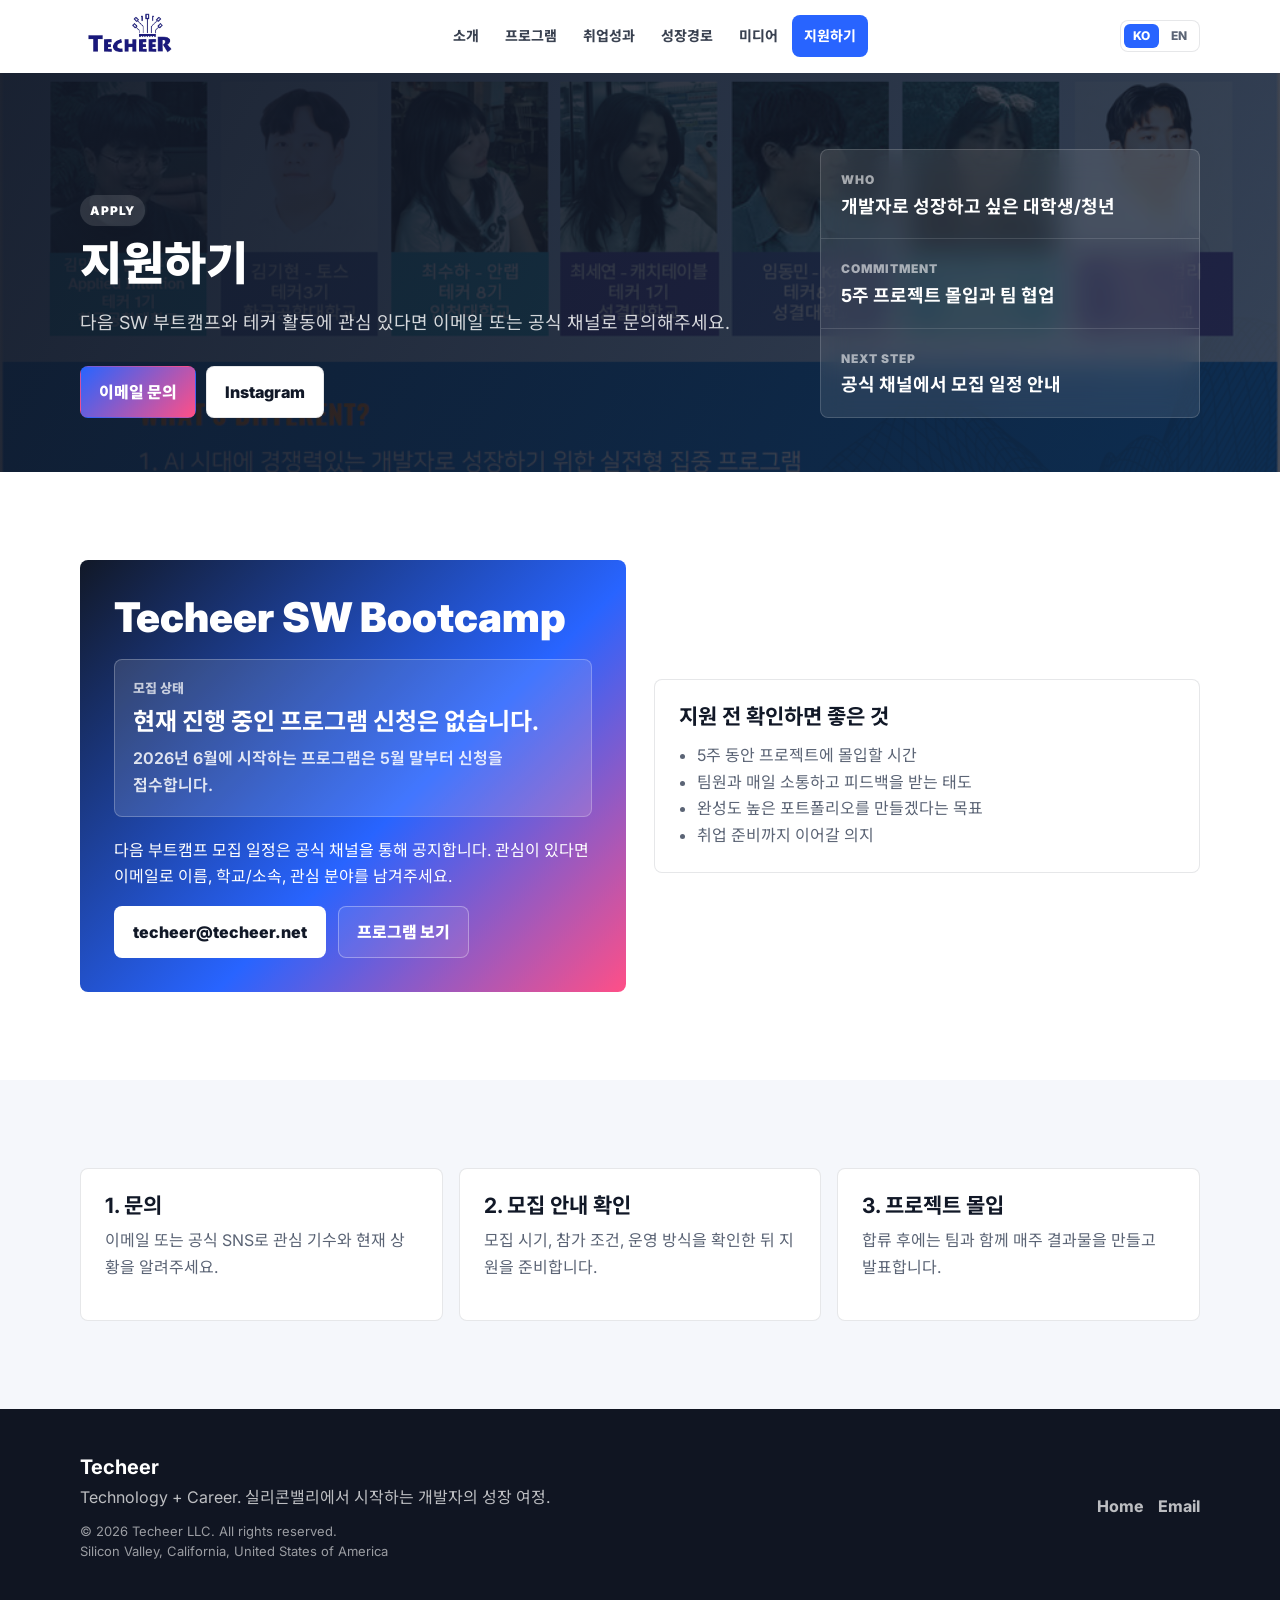
==== apply.html @ e6c10c14 "Initial Techeer homepage" ====
<!doctype html>
<html lang="ko">
<head>
  <meta charset="utf-8"><meta name="viewport" content="width=device-width, initial-scale=1">
  <title>지원하기 | Techeer</title>
  <link rel="preconnect" href="https://fonts.googleapis.com"><link rel="preconnect" href="https://fonts.gstatic.com" crossorigin>
  <link href="https://fonts.googleapis.com/css2?family=Inter:wght@400;550;700;800;900&amp;family=Noto+Sans+KR:wght@400;500;700;800;900&amp;display=swap" rel="stylesheet">
  <link rel="stylesheet" href="styles.css"><script src="site.js" defer></script>
</head>
<body>
  <header class="site-header"><nav class="nav container"><a class="brand" href="index.html"><img src="assets/techeer-logo.png" alt="Techeer"></a><div class="nav-links" data-nav-links><a class="nav-link" data-page="about" href="about.html" data-i18n="nav.about">소개</a><a class="nav-link" data-page="programs" href="programs.html" data-i18n="nav.programs">프로그램</a><a class="nav-link" data-page="results" href="results.html" data-i18n="nav.results">취업성과</a><a class="nav-link" data-page="path" href="path.html" data-i18n="nav.path">성장경로</a><a class="nav-link" data-page="media" href="media.html" data-i18n="nav.media">미디어</a><a class="nav-link cta" data-page="apply" href="apply.html" data-i18n="nav.apply">지원하기</a></div><div class="nav-tools"><div class="lang-switch"><button type="button" data-lang="ko">KO</button><button type="button" data-lang="en">EN</button></div><button class="menu-button" type="button" data-menu-button>≡</button></div></nav></header>
  <main>
    <section class="program-hero hero-apply">
      <div class="container program-hero-grid">
        <div>
          <span class="tag">Apply</span>
          <h1 data-i18n="apply.title">지원하기</h1>
          <p class="lead" data-i18n="apply.copy">다음 SW 부트캠프와 테커 활동에 관심 있다면 이메일 또는 공식 채널로 문의해주세요.</p>
          <div class="program-hero-actions"><a class="button primary" href="mailto:techeer@techeer.net">이메일 문의</a><a class="button ghost-dark" href="https://www.instagram.com/techeer_in_sv/">Instagram</a></div>
        </div>
        <aside class="program-summary-card">
          <div><span>Who</span><strong>개발자로 성장하고 싶은 대학생/청년</strong></div>
          <div><span>Commitment</span><strong>5주 프로젝트 몰입과 팀 협업</strong></div>
          <div><span>Next Step</span><strong>공식 채널에서 모집 일정 안내</strong></div>
        </aside>
      </div>
    </section>
    <section class="section"><div class="container split"><div class="apply-panel"><h2>Techeer SW Bootcamp</h2><div class="apply-status"><span>모집 상태</span><strong>현재 진행 중인 프로그램 신청은 없습니다.</strong><p>2026년 6월에 시작하는 프로그램은 5월 말부터 신청을 접수합니다.</p></div><p>다음 부트캠프 모집 일정은 공식 채널을 통해 공지합니다. 관심이 있다면 이메일로 이름, 학교/소속, 관심 분야를 남겨주세요.</p><div class="actions"><a class="button light" href="mailto:techeer@techeer.net">techeer@techeer.net</a><a class="button secondary" href="programs.html">프로그램 보기</a></div></div><div class="card pad"><h3>지원 전 확인하면 좋은 것</h3><ul><li>5주 동안 프로젝트에 몰입할 시간</li><li>팀원과 매일 소통하고 피드백을 받는 태도</li><li>완성도 높은 포트폴리오를 만들겠다는 목표</li><li>취업 준비까지 이어갈 의지</li></ul></div></div></section>
    <section class="section soft"><div class="container grid three"><article class="card pad"><h3>1. 문의</h3><p>이메일 또는 공식 SNS로 관심 기수와 현재 상황을 알려주세요.</p></article><article class="card pad"><h3>2. 모집 안내 확인</h3><p>모집 시기, 참가 조건, 운영 방식을 확인한 뒤 지원을 준비합니다.</p></article><article class="card pad"><h3>3. 프로젝트 몰입</h3><p>합류 후에는 팀과 함께 매주 결과물을 만들고 발표합니다.</p></article></div></section>
  </main>
  <footer class="footer"><div class="container footer-inner"><div><strong>Techeer</strong><span data-i18n="footer.copy">Technology + Career. 실리콘밸리에서 시작하는 개발자의 성장 여정.</span><p class="footer-meta">© 2026 Techeer LLC. All rights reserved.<br>Silicon Valley, California, United States of America</p></div><div class="footer-links"><a href="index.html">Home</a><a href="mailto:techeer@techeer.net">Email</a></div></div></footer>
</body>
</html>
---- styles.css ----
:root {
  --ink: #111827;
  --muted: #5b6475;
  --line: rgba(17, 24, 39, 0.1);
  --paper: #ffffff;
  --soft: #f5f7fb;
  --blue: #2864ff;
  --mint: #00b894;
  --pink: #ff4f87;
  --yellow: #ffd166;
  --violet: #7657ff;
  --radius: 8px;
  --shadow: 0 20px 60px rgba(17, 24, 39, 0.12);
  --font: Inter, "Noto Sans KR", -apple-system, BlinkMacSystemFont, "Segoe UI", sans-serif;
}

* { box-sizing: border-box; }
html { scroll-behavior: smooth; }
body {
  margin: 0;
  font-family: var(--font);
  color: var(--ink);
  background: var(--paper);
  line-height: 1.65;
  -webkit-font-smoothing: antialiased;
}

a { color: inherit; text-decoration: none; }
img { display: block; max-width: 100%; }

.container {
  width: min(1120px, calc(100% - 40px));
  margin: 0 auto;
}

.site-header {
  position: sticky;
  top: 0;
  z-index: 20;
  border-bottom: 1px solid rgba(255, 255, 255, 0.18);
  background: rgba(255, 255, 255, 0.88);
  -webkit-backdrop-filter: blur(18px);
  backdrop-filter: blur(18px);
}

.nav {
  min-height: 72px;
  display: flex;
  align-items: center;
  justify-content: space-between;
  gap: 20px;
}

.brand {
  display: flex;
  align-items: center;
  gap: 10px;
  font-weight: 900;
  letter-spacing: 0;
}

.brand img {
  width: 108px;
  height: auto;
}

.nav-links {
  display: flex;
  align-items: center;
  gap: 2px;
}

.nav-link {
  padding: 9px 12px;
  color: #394150;
  font-size: 14px;
  font-weight: 750;
  border-radius: var(--radius);
}

.nav-link:hover,
.nav-link.is-active {
  color: var(--blue);
  background: rgba(40, 100, 255, 0.08);
}

.nav-link.cta {
  color: #fff;
  background: var(--ink);
}

.nav-link.cta:hover,
.nav-link.cta.is-active {
  color: #fff;
  background: var(--blue);
}

.nav-tools {
  display: flex;
  align-items: center;
  gap: 10px;
}

.lang-switch {
  display: flex;
  gap: 3px;
  padding: 3px;
  border: 1px solid var(--line);
  border-radius: var(--radius);
  background: #fff;
}

.lang-switch button {
  border: 0;
  background: transparent;
  padding: 6px 9px;
  border-radius: 6px;
  font: 800 12px/1 var(--font);
  color: var(--muted);
  cursor: pointer;
}

.lang-switch button.is-active {
  color: #fff;
  background: var(--blue);
}

.menu-button {
  display: none;
  width: 40px;
  height: 40px;
  border: 1px solid var(--line);
  border-radius: var(--radius);
  background: #fff;
  color: var(--ink);
  font-size: 22px;
  cursor: pointer;
}

.hero {
  position: relative;
  overflow: hidden;
  min-height: calc(100vh - 72px);
  display: grid;
  align-items: end;
  color: #fff;
  background: #0d1220;
}

.hero::before {
  content: "";
  position: absolute;
  inset: 0;
  background:
    linear-gradient(110deg, rgba(8, 12, 24, 0.92) 0%, rgba(8, 12, 24, 0.68) 46%, rgba(8, 12, 24, 0.2) 100%),
    url("assets/hero-cover.jpg") center / cover no-repeat;
  transform: scale(1.02);
}

.hero::after {
  content: "";
  position: absolute;
  inset: auto 0 0;
  height: 38%;
  background: linear-gradient(180deg, transparent, rgba(0, 0, 0, 0.48));
}

.hero-inner {
  position: relative;
  z-index: 1;
  padding: 108px 0 48px;
}

.eyebrow {
  display: inline-flex;
  align-items: center;
  gap: 8px;
  width: fit-content;
  margin: 0 0 18px;
  padding: 8px 12px;
  border: 1px solid rgba(255, 255, 255, 0.2);
  border-radius: 999px;
  background: rgba(255, 255, 255, 0.1);
  color: #fff;
  font-size: 13px;
  font-weight: 850;
}

.dot {
  width: 8px;
  height: 8px;
  border-radius: 50%;
  background: var(--yellow);
  box-shadow: 0 0 0 6px rgba(255, 209, 102, 0.18);
}

h1,
h2,
h3,
p { margin-top: 0; }

h1 {
  max-width: 880px;
  margin-bottom: 22px;
  font-size: clamp(34px, 5.4vw, 68px);
  line-height: 1.06;
  letter-spacing: 0;
  font-weight: 950;
}

.hero-copy {
  max-width: 700px;
  margin-bottom: 30px;
  color: rgba(255, 255, 255, 0.86);
  font-size: clamp(16px, 1.7vw, 19px);
  font-weight: 550;
}

.actions {
  display: flex;
  flex-wrap: wrap;
  gap: 12px;
}

.button {
  display: inline-flex;
  align-items: center;
  justify-content: center;
  min-height: 48px;
  padding: 12px 18px;
  border-radius: var(--radius);
  border: 1px solid transparent;
  font-weight: 850;
  cursor: pointer;
}

.button.primary {
  color: #fff;
  background: linear-gradient(135deg, var(--blue), var(--pink));
}

.button.secondary {
  color: #fff;
  border-color: rgba(255, 255, 255, 0.32);
  background: rgba(255, 255, 255, 0.08);
}

.button.light {
  color: var(--ink);
  background: #fff;
}

.button.ghost-dark {
  color: var(--ink);
  border-color: var(--line);
  background: #fff;
}

.hero-strip {
  display: grid;
  grid-template-columns: repeat(4, 1fr);
  gap: 10px;
  margin-top: 70px;
}

.stat {
  min-height: 110px;
  padding: 18px;
  border: 1px solid rgba(255, 255, 255, 0.16);
  border-radius: var(--radius);
  background: rgba(255, 255, 255, 0.1);
  -webkit-backdrop-filter: blur(12px);
  backdrop-filter: blur(12px);
}

.stat strong {
  display: block;
  font-size: 31px;
  line-height: 1;
}

.stat span {
  color: rgba(255, 255, 255, 0.74);
  font-size: 13px;
  font-weight: 750;
}

.section {
  padding: 88px 0;
}

.section.soft {
  background: var(--soft);
}

.section-head {
  display: grid;
  grid-template-columns: 0.9fr 1.1fr;
  gap: 36px;
  align-items: end;
  margin-bottom: 34px;
}

.tag {
  display: inline-flex;
  margin-bottom: 12px;
  padding: 6px 10px;
  border-radius: 999px;
  color: var(--blue);
  background: rgba(40, 100, 255, 0.08);
  font-size: 12px;
  font-weight: 900;
  letter-spacing: 0.08em;
  text-transform: uppercase;
}

.section h2,
.page-hero h1 {
  margin-bottom: 14px;
  font-size: clamp(26px, 3.2vw, 42px);
  line-height: 1.14;
  letter-spacing: 0;
  font-weight: 950;
}

.lead {
  color: var(--muted);
  font-size: 18px;
}

.grid {
  display: grid;
  gap: 16px;
}

.grid.three { grid-template-columns: repeat(3, 1fr); }
.grid.two { grid-template-columns: repeat(2, 1fr); }
.grid.four { grid-template-columns: repeat(4, 1fr); }

.card {
  border: 1px solid var(--line);
  border-radius: var(--radius);
  background: #fff;
  overflow: hidden;
}

.card.pad {
  padding: 24px;
}

.card h3 {
  margin-bottom: 8px;
  font-size: 21px;
  line-height: 1.25;
}

.card p,
.card li {
  color: var(--muted);
}

.card ul {
  padding-left: 18px;
  margin: 12px 0 0;
}

.accent {
  height: 5px;
  background: linear-gradient(90deg, var(--blue), var(--mint), var(--pink), var(--yellow));
}

.program-card {
  position: relative;
}

.program-card .num {
  display: inline-grid;
  place-items: center;
  width: 34px;
  height: 34px;
  margin-bottom: 18px;
  border-radius: 50%;
  color: #fff;
  background: var(--ink);
  font-weight: 900;
}

.growth-visual {
  display: grid;
  gap: 18px;
}

.growth-diagram {
  display: grid;
  grid-template-columns: 1fr 34px 1fr 34px 1fr 34px 1fr;
  align-items: stretch;
}

.growth-step {
  min-height: 170px;
  padding: 22px;
  border: 1px solid var(--line);
  border-radius: var(--radius);
  background: #fff;
}

.growth-step span {
  display: inline-flex;
  margin-bottom: 18px;
  color: var(--blue);
  font-size: 13px;
  font-weight: 950;
}

.growth-step strong,
.growth-step em {
  display: block;
}

.growth-step strong {
  margin-bottom: 8px;
  color: var(--ink);
  font-size: 24px;
  line-height: 1.1;
  font-weight: 950;
}

.growth-step em {
  color: var(--muted);
  font-style: normal;
  font-weight: 750;
}

.growth-connector {
  position: relative;
  min-height: 170px;
}

.growth-connector::before,
.growth-connector::after {
  content: "";
  position: absolute;
  top: 50%;
}

.growth-connector::before {
  left: 0;
  right: 0;
  height: 2px;
  background: linear-gradient(90deg, var(--blue), var(--mint));
}

.growth-connector::after {
  right: 1px;
  width: 10px;
  height: 10px;
  border-top: 2px solid var(--mint);
  border-right: 2px solid var(--mint);
  transform: translateY(-4px) rotate(45deg);
}

.growth-table-wrap {
  box-shadow: 0 14px 36px rgba(17, 24, 39, 0.07);
}

.growth-table {
  min-width: 720px;
}

.program-hero {
  padding: 76px 0 54px;
  background:
    linear-gradient(120deg, rgba(17, 24, 39, 0.94), rgba(17, 24, 39, 0.76)),
    url("assets/events/hackathon-2024.jpg") center / cover no-repeat;
  color: #fff;
}

.hero-about {
  background:
    linear-gradient(120deg, rgba(17, 24, 39, 0.94), rgba(17, 24, 39, 0.7)),
    url("assets/events/party-group.jpg") center / cover no-repeat;
}

.hero-results {
  background:
    linear-gradient(120deg, rgba(17, 24, 39, 0.94), rgba(17, 24, 39, 0.72)),
    url("assets/events/party-2025-network.png") center / cover no-repeat;
}

.hero-path {
  background:
    linear-gradient(120deg, rgba(17, 24, 39, 0.94), rgba(17, 24, 39, 0.74)),
    url("assets/hero-cover.jpg") center / cover no-repeat;
}

.hero-media {
  background:
    linear-gradient(120deg, rgba(17, 24, 39, 0.94), rgba(17, 24, 39, 0.72)),
    url("assets/events/party-2025-wide.png") center / cover no-repeat;
}

.hero-apply {
  background:
    linear-gradient(120deg, rgba(17, 24, 39, 0.95), rgba(17, 24, 39, 0.76)),
    url("assets/bootcamp-poster.png") center / cover no-repeat;
}

.program-hero-grid {
  display: grid;
  grid-template-columns: minmax(0, 1fr) 380px;
  gap: 42px;
  align-items: end;
}

.program-hero h1 {
  max-width: 720px;
  margin-bottom: 18px;
  font-size: clamp(30px, 4vw, 46px);
  line-height: 1.12;
  font-weight: 950;
}

.program-hero .lead {
  max-width: 720px;
  color: rgba(255, 255, 255, 0.82);
}

.program-start-note {
  display: inline-flex;
  margin: 6px 0 0;
  padding: 10px 14px;
  border: 1px solid rgba(255, 255, 255, 0.18);
  border-radius: var(--radius);
  color: #fff;
  background: rgba(255, 255, 255, 0.12);
  font-weight: 850;
}

.program-hero .tag {
  color: #fff;
  background: rgba(255, 255, 255, 0.12);
}

.program-hero-actions {
  display: flex;
  flex-wrap: wrap;
  gap: 10px;
  margin-top: 28px;
}

.program-summary-card {
  display: grid;
  gap: 0;
  border: 1px solid rgba(255, 255, 255, 0.16);
  border-radius: var(--radius);
  background: rgba(255, 255, 255, 0.1);
  -webkit-backdrop-filter: blur(14px);
  backdrop-filter: blur(14px);
  overflow: hidden;
}

.program-summary-card div {
  padding: 20px;
  border-bottom: 1px solid rgba(255, 255, 255, 0.13);
}

.program-summary-card div:last-child {
  border-bottom: 0;
}

.program-summary-card span {
  display: block;
  margin-bottom: 6px;
  color: rgba(255, 255, 255, 0.58);
  font-size: 12px;
  font-weight: 900;
  letter-spacing: 0.08em;
  text-transform: uppercase;
}

.program-summary-card strong {
  display: block;
  color: #fff;
  font-size: 18px;
  line-height: 1.25;
}

.program-intro {
  display: grid;
  grid-template-columns: 0.9fr 1.1fr;
  gap: 36px;
  align-items: start;
  margin-bottom: 26px;
}

.program-intro h2 {
  margin-bottom: 0;
}

.program-metrics {
  margin-top: 24px;
}

.metric-card {
  min-height: 144px;
  padding: 22px;
  border: 1px solid var(--line);
  border-radius: var(--radius);
  background:
    linear-gradient(180deg, rgba(40, 100, 255, 0.06), rgba(255, 255, 255, 0)),
    #fff;
}

.metric-card strong {
  display: block;
  margin-bottom: 8px;
  color: var(--ink);
  font-size: 30px;
  line-height: 1;
  font-weight: 950;
}

.metric-card span {
  color: var(--muted);
  font-weight: 750;
}

.program-list {
  display: grid;
  gap: 12px;
}

.program-row {
  display: grid;
  grid-template-columns: 78px minmax(0, 1fr) 260px;
  gap: 22px;
  align-items: start;
  padding: 24px;
  border: 1px solid var(--line);
  border-radius: var(--radius);
  background: #fff;
}

.program-row-index {
  color: var(--blue);
  font-size: 24px;
  line-height: 1;
  font-weight: 950;
}

.program-row h3 {
  margin-bottom: 8px;
  font-size: 24px;
}

.program-row p {
  margin-bottom: 0;
  color: var(--muted);
}

.program-row ul {
  margin: 0;
  padding: 0;
  list-style: none;
}

.program-row li {
  position: relative;
  padding: 8px 0 8px 18px;
  color: #394150;
  font-size: 14px;
  font-weight: 750;
  border-bottom: 1px solid var(--line);
}

.program-row li:last-child {
  border-bottom: 0;
}

.program-row li::before {
  content: "";
  position: absolute;
  left: 0;
  top: 17px;
  width: 7px;
  height: 7px;
  border-radius: 50%;
  background: var(--mint);
}

.check-list {
  display: grid;
  gap: 10px;
  margin-top: 24px;
}

.check-list div {
  display: grid;
  grid-template-columns: 88px 1fr;
  gap: 12px;
  padding: 14px 0;
  border-bottom: 1px solid var(--line);
}

.check-list strong {
  color: var(--blue);
  font-weight: 950;
}

.check-list span {
  color: var(--muted);
}

.experience-showcase {
  display: grid;
  grid-template-columns: minmax(0, 0.92fr) minmax(420px, 1.08fr);
  gap: 34px;
  align-items: center;
}

.experience-showcase h2 {
  margin-bottom: 16px;
  font-size: clamp(28px, 3.4vw, 44px);
  line-height: 1.12;
  font-weight: 950;
}

.experience-points {
  display: grid;
  gap: 10px;
  margin-top: 24px;
}

.experience-points div {
  padding: 16px 0;
  border-top: 1px solid var(--line);
}

.experience-points strong,
.experience-points span {
  display: block;
}

.experience-points strong {
  margin-bottom: 4px;
  color: var(--blue);
  font-weight: 950;
}

.experience-points span {
  color: var(--muted);
}

.experience-gallery {
  display: grid;
  gap: 12px;
}

.experience-photo {
  position: relative;
  margin: 0;
  overflow: hidden;
  border-radius: var(--radius);
  background: #111827;
}

.experience-gallery img {
  width: 100%;
  object-fit: cover;
}

.feature-photo img {
  aspect-ratio: 16 / 9;
}

.experience-thumbs {
  display: grid;
  grid-template-columns: repeat(2, 1fr);
  gap: 12px;
}

.experience-thumbs img {
  aspect-ratio: 4 / 3;
}

.experience-photo figcaption {
  position: absolute;
  left: 14px;
  right: 14px;
  bottom: 14px;
  padding: 12px 14px;
  border: 1px solid rgba(255, 255, 255, 0.18);
  border-radius: var(--radius);
  color: #fff;
  background: rgba(17, 24, 39, 0.72);
  -webkit-backdrop-filter: blur(12px);
  backdrop-filter: blur(12px);
}

.experience-photo figcaption strong,
.experience-photo figcaption span {
  display: block;
}

.experience-photo figcaption strong {
  margin-bottom: 2px;
  font-size: 15px;
  line-height: 1.25;
}

.experience-photo figcaption span {
  color: rgba(255, 255, 255, 0.78);
  font-size: 13px;
  font-weight: 800;
}

.company-cloud {
  display: flex;
  flex-wrap: wrap;
  gap: 10px;
}

.company-cloud span {
  padding: 9px 12px;
  border: 1px solid var(--line);
  border-radius: 999px;
  background: #fff;
  font-weight: 850;
}

.timeline {
  display: grid;
  gap: 12px;
}

.model-grid {
  display: grid;
  grid-template-columns: repeat(3, 1fr);
  gap: 16px;
}

.model-card {
  padding: 24px;
  border: 1px solid var(--line);
  border-radius: var(--radius);
  background: #fff;
}

.model-kicker {
  display: inline-flex;
  margin-bottom: 14px;
  padding: 6px 10px;
  border-radius: 999px;
  color: #fff;
  background: linear-gradient(135deg, var(--blue), var(--violet));
  font-size: 12px;
  font-weight: 950;
  letter-spacing: 0.06em;
  text-transform: uppercase;
}

.model-card h3 {
  margin-bottom: 10px;
  font-size: 22px;
  line-height: 1.25;
}

.model-card p {
  color: var(--muted);
}

.model-card dl {
  display: grid;
  gap: 10px;
  margin: 18px 0 0;
}

.model-card dl div {
  padding-top: 10px;
  border-top: 1px solid var(--line);
}

.model-card dt {
  color: var(--blue);
  font-size: 12px;
  font-weight: 950;
  letter-spacing: 0.06em;
  text-transform: uppercase;
}

.model-card dd {
  margin: 4px 0 0;
  color: #394150;
  font-weight: 750;
}

.criteria-grid {
  display: grid;
  grid-template-columns: repeat(4, 1fr);
  gap: 12px;
}

.criteria-grid article {
  min-height: 150px;
  padding: 22px;
  border: 1px solid var(--line);
  border-radius: var(--radius);
  background:
    linear-gradient(180deg, rgba(0, 184, 148, 0.07), rgba(255, 255, 255, 0)),
    #fff;
}

.criteria-grid strong {
  display: block;
  margin-bottom: 10px;
  color: var(--ink);
  font-size: 18px;
  line-height: 1.2;
}

.criteria-grid span {
  color: var(--muted);
}

.step {
  display: grid;
  grid-template-columns: 64px 1fr;
  gap: 16px;
  align-items: start;
  padding: 20px;
  border: 1px solid var(--line);
  border-radius: var(--radius);
  background: #fff;
}

.step-number {
  display: grid;
  place-items: center;
  width: 48px;
  height: 48px;
  border-radius: var(--radius);
  color: #fff;
  background: linear-gradient(135deg, var(--blue), var(--violet));
  font-weight: 950;
}

.media-grid {
  display: grid;
  grid-template-columns: 1.2fr 0.8fr;
  gap: 16px;
}

.feature-image {
  min-height: 340px;
  object-fit: cover;
  width: 100%;
  height: 100%;
}

.photo-grid {
  display: grid;
  grid-template-columns: repeat(3, 1fr);
  gap: 12px;
}

.photo-grid img {
  width: 100%;
  aspect-ratio: 4 / 3;
  object-fit: cover;
  border-radius: var(--radius);
}

.media-feature-grid {
  display: grid;
  grid-template-columns: minmax(0, 1.4fr) minmax(280px, 0.6fr);
  gap: 16px;
}

.press-card,
.press-note,
.video-link-card {
  border: 1px solid var(--line);
  border-radius: var(--radius);
  background: #fff;
  overflow: hidden;
}

.press-card {
  display: grid;
  grid-template-columns: 320px minmax(0, 1fr);
}

.press-thumb img {
  width: 100%;
  height: 100%;
  min-height: 320px;
  object-fit: cover;
}

.press-body,
.press-note {
  padding: 26px;
}

.press-source,
.video-body span {
  display: inline-flex;
  margin-bottom: 10px;
  color: var(--blue);
  font-size: 12px;
  font-weight: 900;
  letter-spacing: 0.08em;
  text-transform: uppercase;
}

.press-body h3,
.press-note h3,
.video-body h3 {
  margin-bottom: 10px;
  font-size: 24px;
  line-height: 1.22;
}

.press-body p,
.press-note p,
.video-body p {
  color: var(--muted);
}

.press-body ul {
  margin: 16px 0 0;
  padding-left: 18px;
  color: #394150;
}

.video-grid {
  display: grid;
  grid-template-columns: repeat(3, 1fr);
  gap: 16px;
}

.video-link-card {
  display: grid;
  grid-template-rows: auto 1fr;
}

.video-thumb {
  position: relative;
  background: #111827;
}

.video-thumb img {
  width: 100%;
  aspect-ratio: 16 / 9;
  object-fit: cover;
}

.play-badge {
  position: absolute;
  left: 14px;
  bottom: 14px;
  display: grid;
  place-items: center;
  width: 42px;
  height: 42px;
  border-radius: 50%;
  color: #fff;
  background: rgba(40, 100, 255, 0.92);
  font-size: 17px;
}

.video-body {
  padding: 20px;
}

.table-wrap {
  overflow-x: auto;
  border: 1px solid var(--line);
  border-radius: var(--radius);
  background: #fff;
  -webkit-overflow-scrolling: touch;
}

.placement-table {
  width: 100%;
  min-width: 880px;
  border-collapse: collapse;
  font-size: 15px;
}

.placement-table th,
.placement-table td {
  padding: 15px 16px;
  text-align: left;
  vertical-align: top;
  border-bottom: 1px solid var(--line);
}

.placement-table th {
  color: #394150;
  background: #f8fafc;
  font-size: 13px;
  font-weight: 900;
  letter-spacing: 0.06em;
  text-transform: uppercase;
}

.placement-table td:first-child {
  color: var(--blue);
  font-weight: 850;
  white-space: nowrap;
}

.placement-table td:nth-child(2) {
  color: var(--ink);
  font-weight: 900;
  white-space: nowrap;
}

.placement-table tr:last-child td {
  border-bottom: 0;
}

.page-hero {
  padding: 86px 0 46px;
  background:
    radial-gradient(circle at 16% 18%, rgba(40, 100, 255, 0.16), transparent 30%),
    radial-gradient(circle at 92% 16%, rgba(255, 79, 135, 0.12), transparent 28%),
    var(--soft);
}

.page-hero .lead {
  max-width: 760px;
}

.split {
  display: grid;
  grid-template-columns: 1fr 1fr;
  gap: 28px;
  align-items: center;
}

.split > * {
  min-width: 0;
}

.image-panel {
  border-radius: var(--radius);
  overflow: hidden;
  box-shadow: var(--shadow);
}

.image-panel img {
  width: 100%;
  aspect-ratio: 4 / 3;
  object-fit: cover;
}

.apply-panel {
  padding: 34px;
  color: #fff;
  border-radius: var(--radius);
  background: linear-gradient(135deg, #111827, #2864ff 58%, #ff4f87);
}

.apply-status {
  margin: 18px 0 20px;
  padding: 18px;
  border: 1px solid rgba(255, 255, 255, 0.24);
  border-radius: var(--radius);
  background: rgba(255, 255, 255, 0.12);
  word-break: keep-all;
}

.apply-status span {
  display: block;
  margin-bottom: 7px;
  color: rgba(255, 255, 255, 0.72);
  font-size: 13px;
  font-weight: 850;
}

.apply-status strong {
  display: block;
  margin-bottom: 8px;
  font-size: clamp(18px, 2vw, 24px);
  line-height: 1.3;
}

.apply-status p {
  margin-bottom: 0;
  color: rgba(255, 255, 255, 0.84);
  font-weight: 650;
}

.footer {
  padding: 42px 0;
  color: rgba(255, 255, 255, 0.72);
  background: #101522;
}

.footer-inner {
  display: flex;
  align-items: center;
  justify-content: space-between;
  gap: 24px;
}

.footer strong {
  display: block;
  color: #fff;
  font-size: 20px;
}

.footer-meta {
  margin: 10px 0 0;
  color: rgba(255, 255, 255, 0.58);
  font-size: 13px;
  line-height: 1.55;
}

.footer-links {
  display: flex;
  flex-wrap: wrap;
  gap: 14px;
  font-weight: 750;
}

[data-animate] {
  opacity: 0;
  transform: translateY(18px);
  transition: opacity 0.5s ease, transform 0.5s ease;
}

[data-animate].is-visible {
  opacity: 1;
  transform: translateY(0);
}

@media (max-width: 940px) {
  .menu-button { display: inline-grid; place-items: center; }
  .nav-links {
    position: fixed;
    left: 20px;
    right: 20px;
    top: 80px;
    display: none;
    padding: 12px;
    border: 1px solid var(--line);
    border-radius: var(--radius);
    background: #fff;
    box-shadow: var(--shadow);
  }
  .nav-links.is-open { display: grid; }
  .nav-link { padding: 12px; }
  .hero-strip,
  .grid.four,
  .grid.three,
  .program-hero-grid,
  .program-intro,
  .program-row,
  .model-grid,
  .criteria-grid,
  .media-feature-grid,
  .press-card,
  .video-grid,
  .growth-diagram,
  .experience-showcase,
  .section-head,
  .media-grid,
  .split { grid-template-columns: 1fr; }

  .program-row {
    gap: 12px;
  }

  .program-summary-card {
    max-width: 560px;
  }

  .growth-connector {
    min-height: 28px;
  }

  .growth-connector::before {
    left: 50%;
    top: 0;
    bottom: 0;
    width: 2px;
    height: auto;
    background: linear-gradient(180deg, var(--blue), var(--mint));
  }

  .growth-connector::after {
    top: auto;
    right: auto;
    bottom: 2px;
    left: 50%;
    transform: translateX(-4px) rotate(135deg);
  }
}

@media (max-width: 640px) {
  .container { width: min(calc(100% - 28px), 1120px); }
  .brand img { width: 92px; }
  .nav { min-height: 64px; }
  .hero { min-height: auto; }
  .hero-inner { padding: 78px 0 32px; }
  .hero-strip,
  .grid.two,
  .program-metrics,
  .photo-grid { grid-template-columns: 1fr; }
  .section { padding: 62px 0; }
  .program-hero { padding: 58px 0 38px; }
  .program-hero h1 { font-size: clamp(28px, 9vw, 38px); }
  .program-summary-card div { padding: 16px; }
  .program-row { padding: 18px; }
  .apply-panel { padding: 24px; }
  .apply-panel p,
  .apply-status {
    overflow-wrap: break-word;
  }
  .apply-panel .actions { flex-direction: column; }
  .apply-panel .button { width: 100%; }
  .check-list div { grid-template-columns: 1fr; gap: 4px; }
  .press-body,
  .press-note,
  .video-body { padding: 18px; }
  .press-thumb img { min-height: 220px; }
  .footer-inner { align-items: flex-start; flex-direction: column; }
}
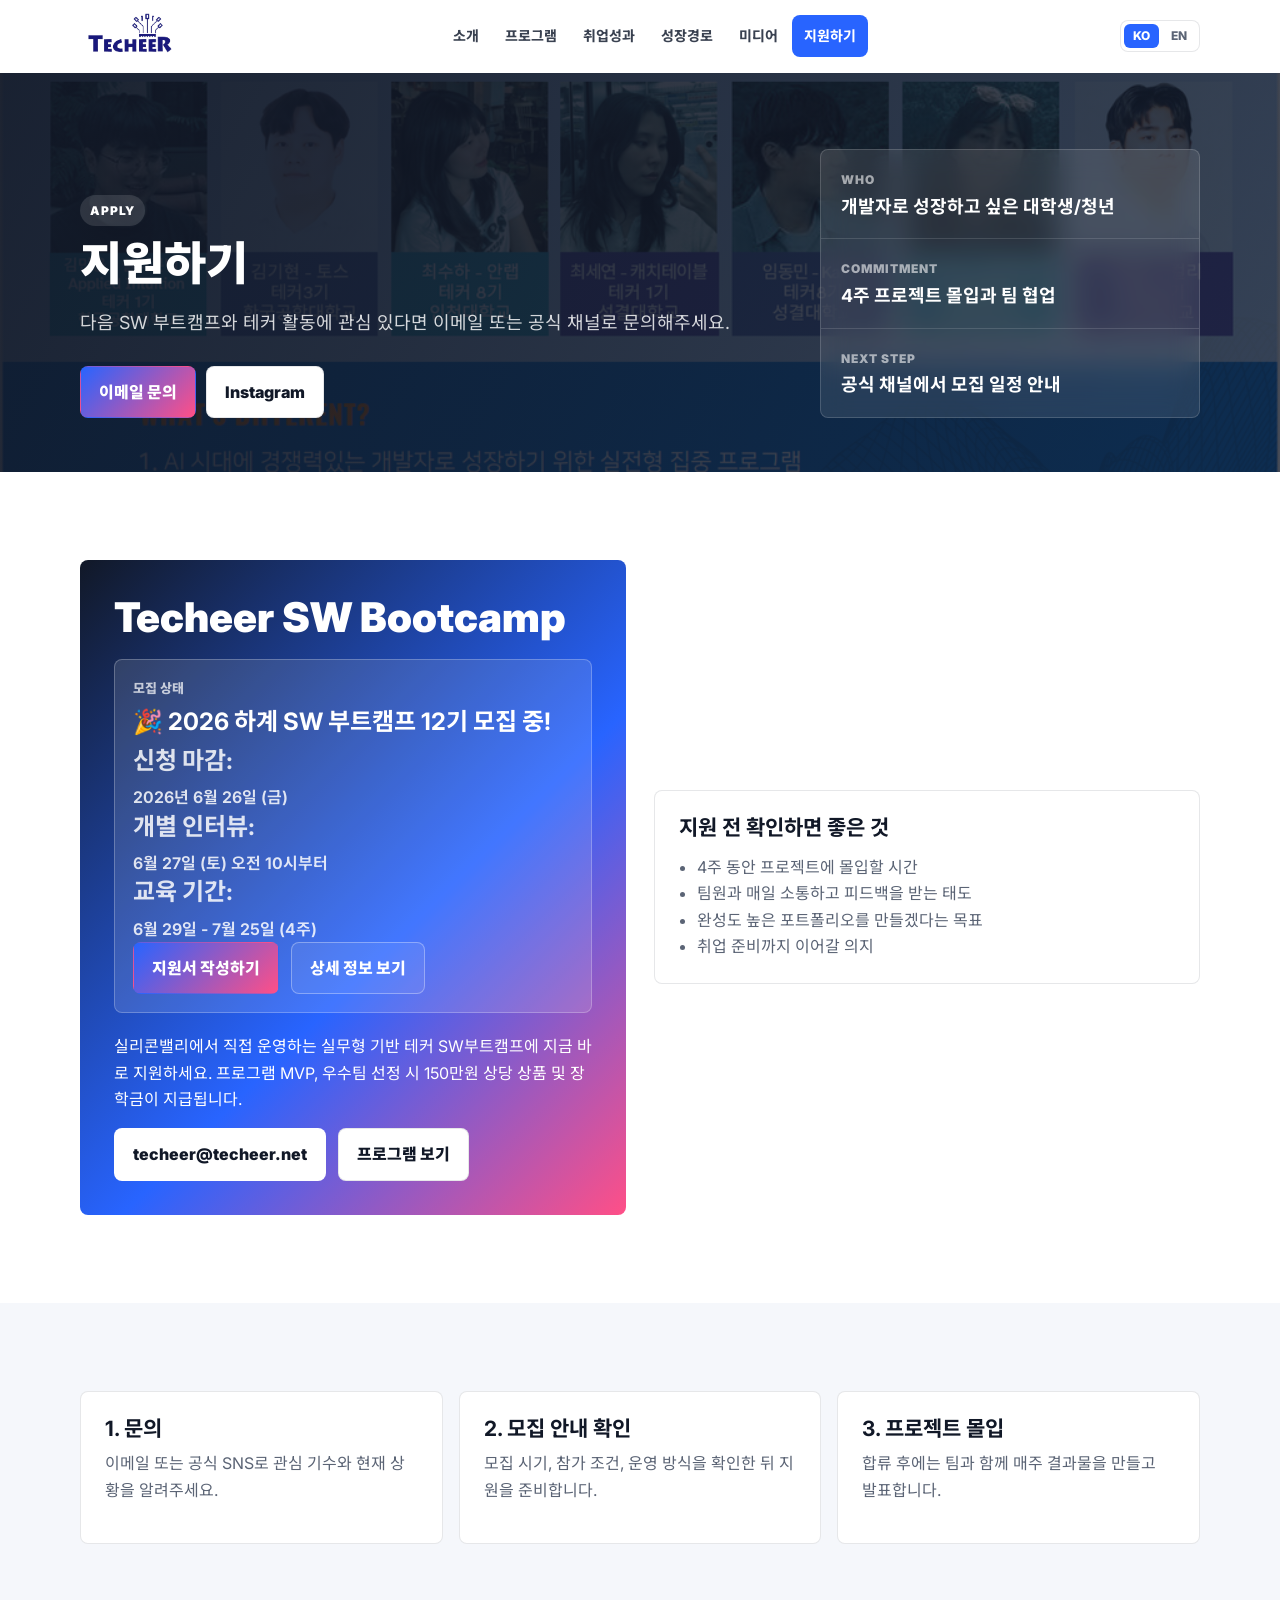
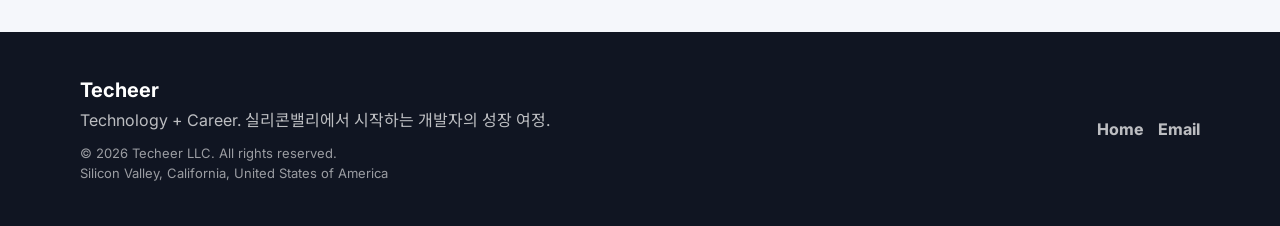
==== commit dfdc6933: "Update bootcamp information for 2026 Summer 12th cohort - Add recruitment announcement banner to ind" ====
--- a/apply.html
+++ b/apply.html
@@ -20,12 +20,12 @@
         </div>
         <aside class="program-summary-card">
           <div><span>Who</span><strong>개발자로 성장하고 싶은 대학생/청년</strong></div>
-          <div><span>Commitment</span><strong>5주 프로젝트 몰입과 팀 협업</strong></div>
+          <div><span>Commitment</span><strong>4주 프로젝트 몰입과 팀 협업</strong></div>
           <div><span>Next Step</span><strong>공식 채널에서 모집 일정 안내</strong></div>
         </aside>
       </div>
     </section>
-    <section class="section"><div class="container split"><div class="apply-panel"><h2>Techeer SW Bootcamp</h2><div class="apply-status"><span>모집 상태</span><strong>현재 진행 중인 프로그램 신청은 없습니다.</strong><p>2026년 6월에 시작하는 프로그램은 5월 말부터 신청을 접수합니다.</p></div><p>다음 부트캠프 모집 일정은 공식 채널을 통해 공지합니다. 관심이 있다면 이메일로 이름, 학교/소속, 관심 분야를 남겨주세요.</p><div class="actions"><a class="button light" href="mailto:techeer@techeer.net">techeer@techeer.net</a><a class="button secondary" href="programs.html">프로그램 보기</a></div></div><div class="card pad"><h3>지원 전 확인하면 좋은 것</h3><ul><li>5주 동안 프로젝트에 몰입할 시간</li><li>팀원과 매일 소통하고 피드백을 받는 태도</li><li>완성도 높은 포트폴리오를 만들겠다는 목표</li><li>취업 준비까지 이어갈 의지</li></ul></div></div></section>
+    <section class="section"><div class="container split"><div class="apply-panel"><h2>Techeer SW Bootcamp</h2><div class="apply-status"><span>모집 상태</span><strong>🎉 2026 하계 SW 부트캠프 12기 모집 중!</strong><p><strong>신청 마감:</strong> 2026년 6월 26일 (금)<br><strong>개별 인터뷰:</strong> 6월 27일 (토) 오전 10시부터<br><strong>교육 기간:</strong> 6월 29일 - 7월 25일 (4주)</p><div class="actions"><a class="button primary" href="https://forms.gle/MiCkT9n6yUVbd9FE8" target="_blank" rel="noopener">지원서 작성하기</a><a class="button secondary" href="https://app.notion.com/p/techeer-school/2026-SW-12-1cd91a12609f80f9bfd4c5a900742ab5" target="_blank" rel="noopener">상세 정보 보기</a></div></div><p>실리콘밸리에서 직접 운영하는 실무형 기반 테커 SW부트캠프에 지금 바로 지원하세요. 프로그램 MVP, 우수팀 선정 시 150만원 상당 상품 및 장학금이 지급됩니다.</p><div class="actions"><a class="button light" href="mailto:techeer@techeer.net">techeer@techeer.net</a><a class="button ghost-dark" href="programs.html">프로그램 보기</a></div></div><div class="card pad"><h3>지원 전 확인하면 좋은 것</h3><ul><li>4주 동안 프로젝트에 몰입할 시간</li><li>팀원과 매일 소통하고 피드백을 받는 태도</li><li>완성도 높은 포트폴리오를 만들겠다는 목표</li><li>취업 준비까지 이어갈 의지</li></ul></div></div></section>
     <section class="section soft"><div class="container grid three"><article class="card pad"><h3>1. 문의</h3><p>이메일 또는 공식 SNS로 관심 기수와 현재 상황을 알려주세요.</p></article><article class="card pad"><h3>2. 모집 안내 확인</h3><p>모집 시기, 참가 조건, 운영 방식을 확인한 뒤 지원을 준비합니다.</p></article><article class="card pad"><h3>3. 프로젝트 몰입</h3><p>합류 후에는 팀과 함께 매주 결과물을 만들고 발표합니다.</p></article></div></section>
   </main>
   <footer class="footer"><div class="container footer-inner"><div><strong>Techeer</strong><span data-i18n="footer.copy">Technology + Career. 실리콘밸리에서 시작하는 개발자의 성장 여정.</span><p class="footer-meta">© 2026 Techeer LLC. All rights reserved.<br>Silicon Valley, California, United States of America</p></div><div class="footer-links"><a href="index.html">Home</a><a href="mailto:techeer@techeer.net">Email</a></div></div></footer>
--- a/styles.css
+++ b/styles.css
@@ -33,6 +33,34 @@
   margin: 0 auto;
 }
 
+.announcement-banner {
+  background: linear-gradient(135deg, var(--blue), var(--violet));
+  color: #fff;
+  padding: 12px 0;
+  text-align: center;
+  font-size: 14px;
+  font-weight: 550;
+}
+
+.announcement-banner .container {
+  display: flex;
+  align-items: center;
+  justify-content: center;
+  gap: 16px;
+  flex-wrap: wrap;
+}
+
+.announcement-banner a {
+  color: #fff;
+  text-decoration: underline;
+  font-weight: 700;
+  white-space: nowrap;
+}
+
+.announcement-banner a:hover {
+  opacity: 0.9;
+}
+
 .site-header {
   position: sticky;
   top: 0;
@@ -1071,6 +1099,73 @@
 
 .video-body {
   padding: 20px;
+}
+
+.media-action-grid {
+  align-items: stretch;
+}
+
+.media-action-card {
+  position: relative;
+  display: grid;
+  grid-template-columns: auto minmax(0, 1fr) auto;
+  gap: 16px;
+  align-items: start;
+  min-height: 150px;
+  padding: 22px;
+  border: 1px solid var(--line);
+  border-radius: var(--radius);
+  background: #fff;
+  box-shadow: 0 14px 34px rgba(17, 24, 39, 0.07);
+  transition: transform 0.18s ease, border-color 0.18s ease, box-shadow 0.18s ease;
+}
+
+.media-action-card:hover {
+  transform: translateY(-3px);
+  border-color: rgba(40, 100, 255, 0.28);
+  box-shadow: 0 20px 46px rgba(17, 24, 39, 0.12);
+}
+
+.media-action-icon {
+  display: grid;
+  place-items: center;
+  width: 52px;
+  height: 52px;
+  border-radius: var(--radius);
+  color: #fff;
+  font-size: 13px;
+  font-weight: 950;
+  line-height: 1;
+}
+
+.media-action-youtube .media-action-icon { background: #e62117; }
+.media-action-instagram .media-action-icon { background: linear-gradient(135deg, #833ab4, #fd1d1d, #fcb045); }
+.media-action-blog .media-action-icon { background: #111827; font-size: 11px; }
+
+.media-action-copy {
+  display: grid;
+  gap: 8px;
+}
+
+.media-action-copy strong {
+  font-size: 21px;
+  line-height: 1.25;
+}
+
+.media-action-copy span {
+  color: var(--muted);
+}
+
+.media-action-arrow {
+  display: grid;
+  place-items: center;
+  width: 30px;
+  height: 30px;
+  border: 1px solid var(--line);
+  border-radius: 999px;
+  color: #394150;
+  font-weight: 900;
+  line-height: 1;
 }
 
 .table-wrap {
@@ -1302,6 +1397,8 @@
 
 @media (max-width: 640px) {
   .container { width: min(calc(100% - 28px), 1120px); }
+  .announcement-banner { padding: 10px 0; font-size: 13px; }
+  .announcement-banner .container { gap: 8px; }
   .brand img { width: 92px; }
   .nav { min-height: 64px; }
   .hero { min-height: auto; }
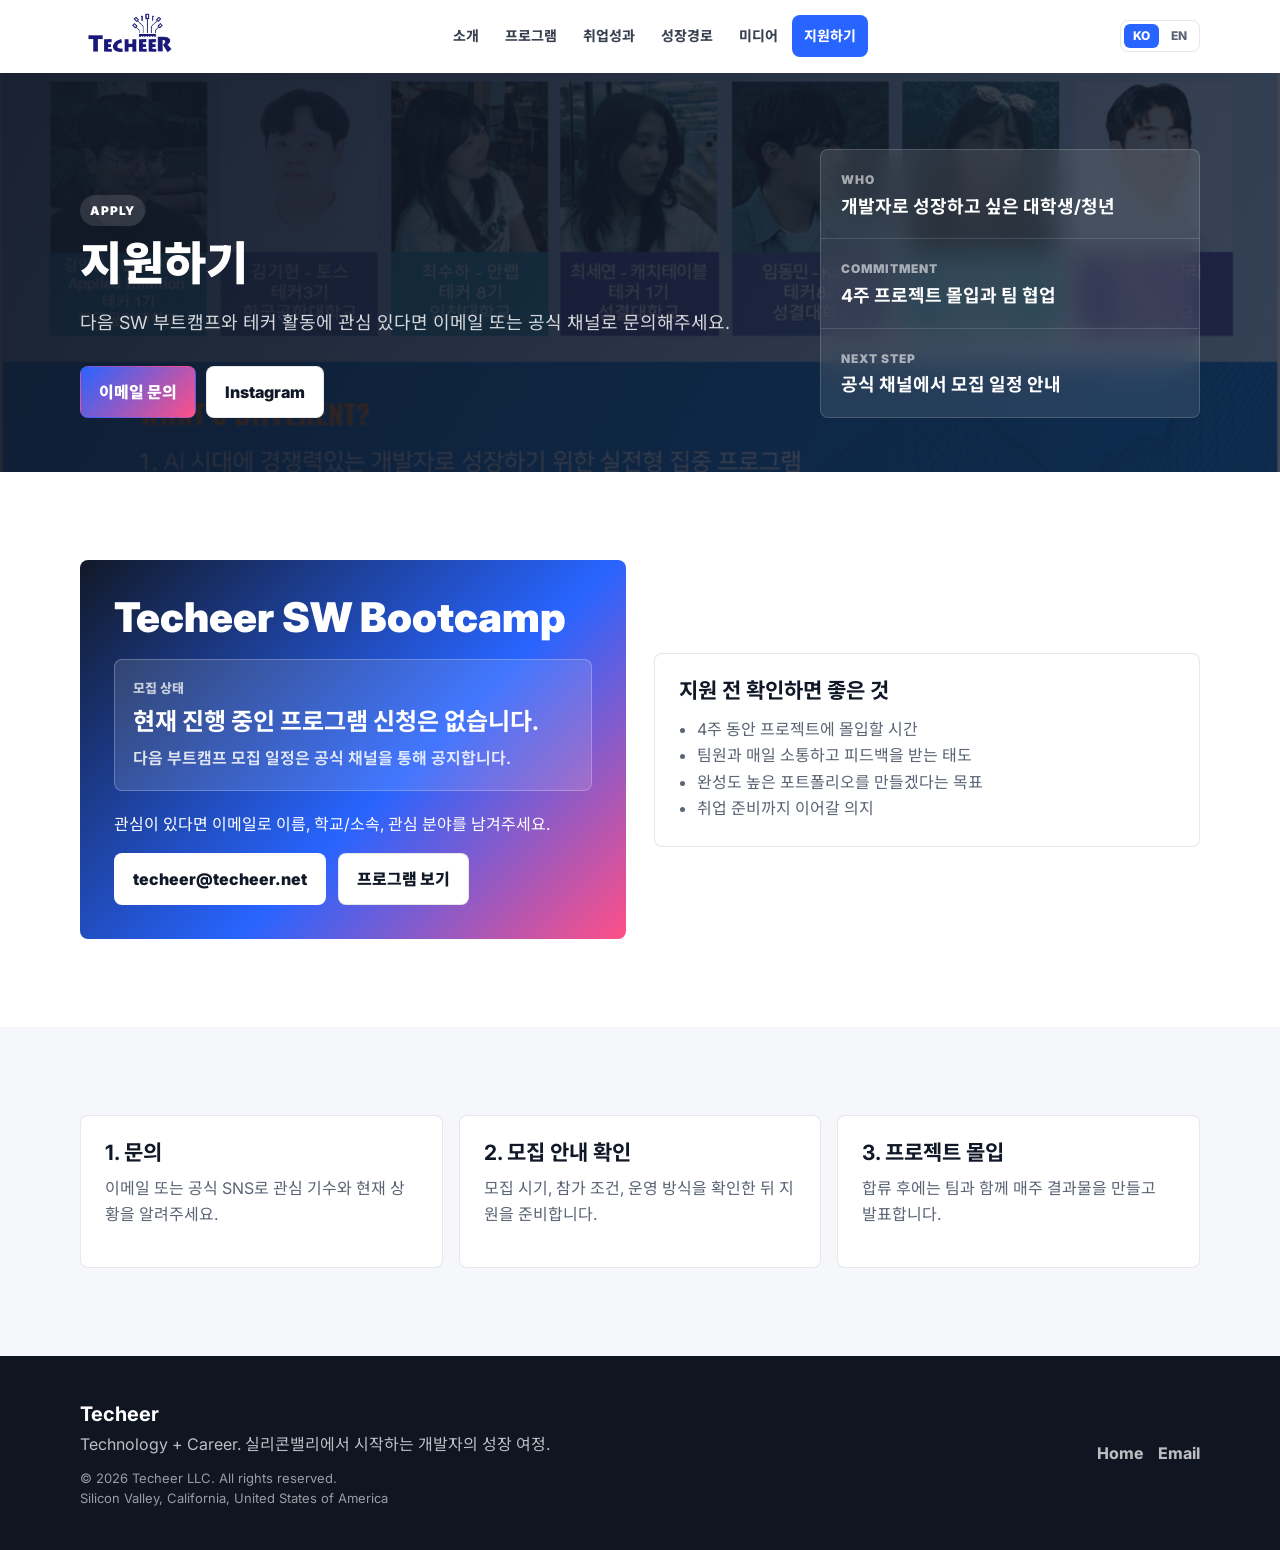
==== commit c68b00c4: "Close 2026 Summer bootcamp recruitment and refresh homepage - Remove 2026 Summer 12th cohort recruit" ====
--- a/apply.html
+++ b/apply.html
@@ -25,7 +25,7 @@
         </aside>
       </div>
     </section>
-    <section class="section"><div class="container split"><div class="apply-panel"><h2>Techeer SW Bootcamp</h2><div class="apply-status"><span>모집 상태</span><strong>🎉 2026 하계 SW 부트캠프 12기 모집 중!</strong><p><strong>신청 마감:</strong> 2026년 6월 26일 (금)<br><strong>개별 인터뷰:</strong> 6월 27일 (토) 오전 10시부터<br><strong>교육 기간:</strong> 6월 29일 - 7월 25일 (4주)</p><div class="actions"><a class="button primary" href="https://forms.gle/MiCkT9n6yUVbd9FE8" target="_blank" rel="noopener">지원서 작성하기</a><a class="button secondary" href="https://app.notion.com/p/techeer-school/2026-SW-12-1cd91a12609f80f9bfd4c5a900742ab5" target="_blank" rel="noopener">상세 정보 보기</a></div></div><p>실리콘밸리에서 직접 운영하는 실무형 기반 테커 SW부트캠프에 지금 바로 지원하세요. 프로그램 MVP, 우수팀 선정 시 150만원 상당 상품 및 장학금이 지급됩니다.</p><div class="actions"><a class="button light" href="mailto:techeer@techeer.net">techeer@techeer.net</a><a class="button ghost-dark" href="programs.html">프로그램 보기</a></div></div><div class="card pad"><h3>지원 전 확인하면 좋은 것</h3><ul><li>4주 동안 프로젝트에 몰입할 시간</li><li>팀원과 매일 소통하고 피드백을 받는 태도</li><li>완성도 높은 포트폴리오를 만들겠다는 목표</li><li>취업 준비까지 이어갈 의지</li></ul></div></div></section>
+    <section class="section"><div class="container split"><div class="apply-panel"><h2>Techeer SW Bootcamp</h2><div class="apply-status"><span>모집 상태</span><strong>현재 진행 중인 프로그램 신청은 없습니다.</strong><p>다음 부트캠프 모집 일정은 공식 채널을 통해 공지합니다.</p></div><p>관심이 있다면 이메일로 이름, 학교/소속, 관심 분야를 남겨주세요.</p><div class="actions"><a class="button light" href="mailto:techeer@techeer.net">techeer@techeer.net</a><a class="button ghost-dark" href="programs.html">프로그램 보기</a></div></div><div class="card pad"><h3>지원 전 확인하면 좋은 것</h3><ul><li>4주 동안 프로젝트에 몰입할 시간</li><li>팀원과 매일 소통하고 피드백을 받는 태도</li><li>완성도 높은 포트폴리오를 만들겠다는 목표</li><li>취업 준비까지 이어갈 의지</li></ul></div></div></section>
     <section class="section soft"><div class="container grid three"><article class="card pad"><h3>1. 문의</h3><p>이메일 또는 공식 SNS로 관심 기수와 현재 상황을 알려주세요.</p></article><article class="card pad"><h3>2. 모집 안내 확인</h3><p>모집 시기, 참가 조건, 운영 방식을 확인한 뒤 지원을 준비합니다.</p></article><article class="card pad"><h3>3. 프로젝트 몰입</h3><p>합류 후에는 팀과 함께 매주 결과물을 만들고 발표합니다.</p></article></div></section>
   </main>
   <footer class="footer"><div class="container footer-inner"><div><strong>Techeer</strong><span data-i18n="footer.copy">Technology + Career. 실리콘밸리에서 시작하는 개발자의 성장 여정.</span><p class="footer-meta">© 2026 Techeer LLC. All rights reserved.<br>Silicon Valley, California, United States of America</p></div><div class="footer-links"><a href="index.html">Home</a><a href="mailto:techeer@techeer.net">Email</a></div></div></footer>
--- a/styles.css
+++ b/styles.css
@@ -33,34 +33,6 @@
   margin: 0 auto;
 }
 
-.announcement-banner {
-  background: linear-gradient(135deg, var(--blue), var(--violet));
-  color: #fff;
-  padding: 12px 0;
-  text-align: center;
-  font-size: 14px;
-  font-weight: 550;
-}
-
-.announcement-banner .container {
-  display: flex;
-  align-items: center;
-  justify-content: center;
-  gap: 16px;
-  flex-wrap: wrap;
-}
-
-.announcement-banner a {
-  color: #fff;
-  text-decoration: underline;
-  font-weight: 700;
-  white-space: nowrap;
-}
-
-.announcement-banner a:hover {
-  opacity: 0.9;
-}
-
 .site-header {
   position: sticky;
   top: 0;
@@ -1249,6 +1221,59 @@
   width: 100%;
   aspect-ratio: 4 / 3;
   object-fit: cover;
+}
+
+.weekly-gallery {
+  display: grid;
+  grid-template-columns: 1fr 1fr;
+  grid-template-rows: auto auto;
+  gap: 12px;
+}
+
+.weekly-photo {
+  position: relative;
+  margin: 0;
+  border-radius: var(--radius);
+  overflow: hidden;
+  box-shadow: var(--shadow);
+}
+
+.weekly-photo-main {
+  grid-column: 1 / -1;
+}
+
+.weekly-photo img {
+  width: 100%;
+  aspect-ratio: 4 / 3;
+  object-fit: cover;
+  display: block;
+}
+
+.weekly-photo-main img {
+  aspect-ratio: 16 / 9;
+}
+
+.weekly-photo figcaption {
+  position: absolute;
+  left: 12px;
+  bottom: 12px;
+  padding: 8px 12px;
+  border-radius: 10px;
+  background: rgba(15, 23, 42, 0.72);
+  color: #fff;
+  display: flex;
+  flex-direction: column;
+  gap: 2px;
+}
+
+.weekly-photo figcaption strong {
+  font-size: 13px;
+  font-weight: 700;
+}
+
+.weekly-photo figcaption span {
+  font-size: 12px;
+  opacity: 0.85;
 }
 
 .apply-panel {
@@ -1397,8 +1422,6 @@
 
 @media (max-width: 640px) {
   .container { width: min(calc(100% - 28px), 1120px); }
-  .announcement-banner { padding: 10px 0; font-size: 13px; }
-  .announcement-banner .container { gap: 8px; }
   .brand img { width: 92px; }
   .nav { min-height: 64px; }
   .hero { min-height: auto; }
